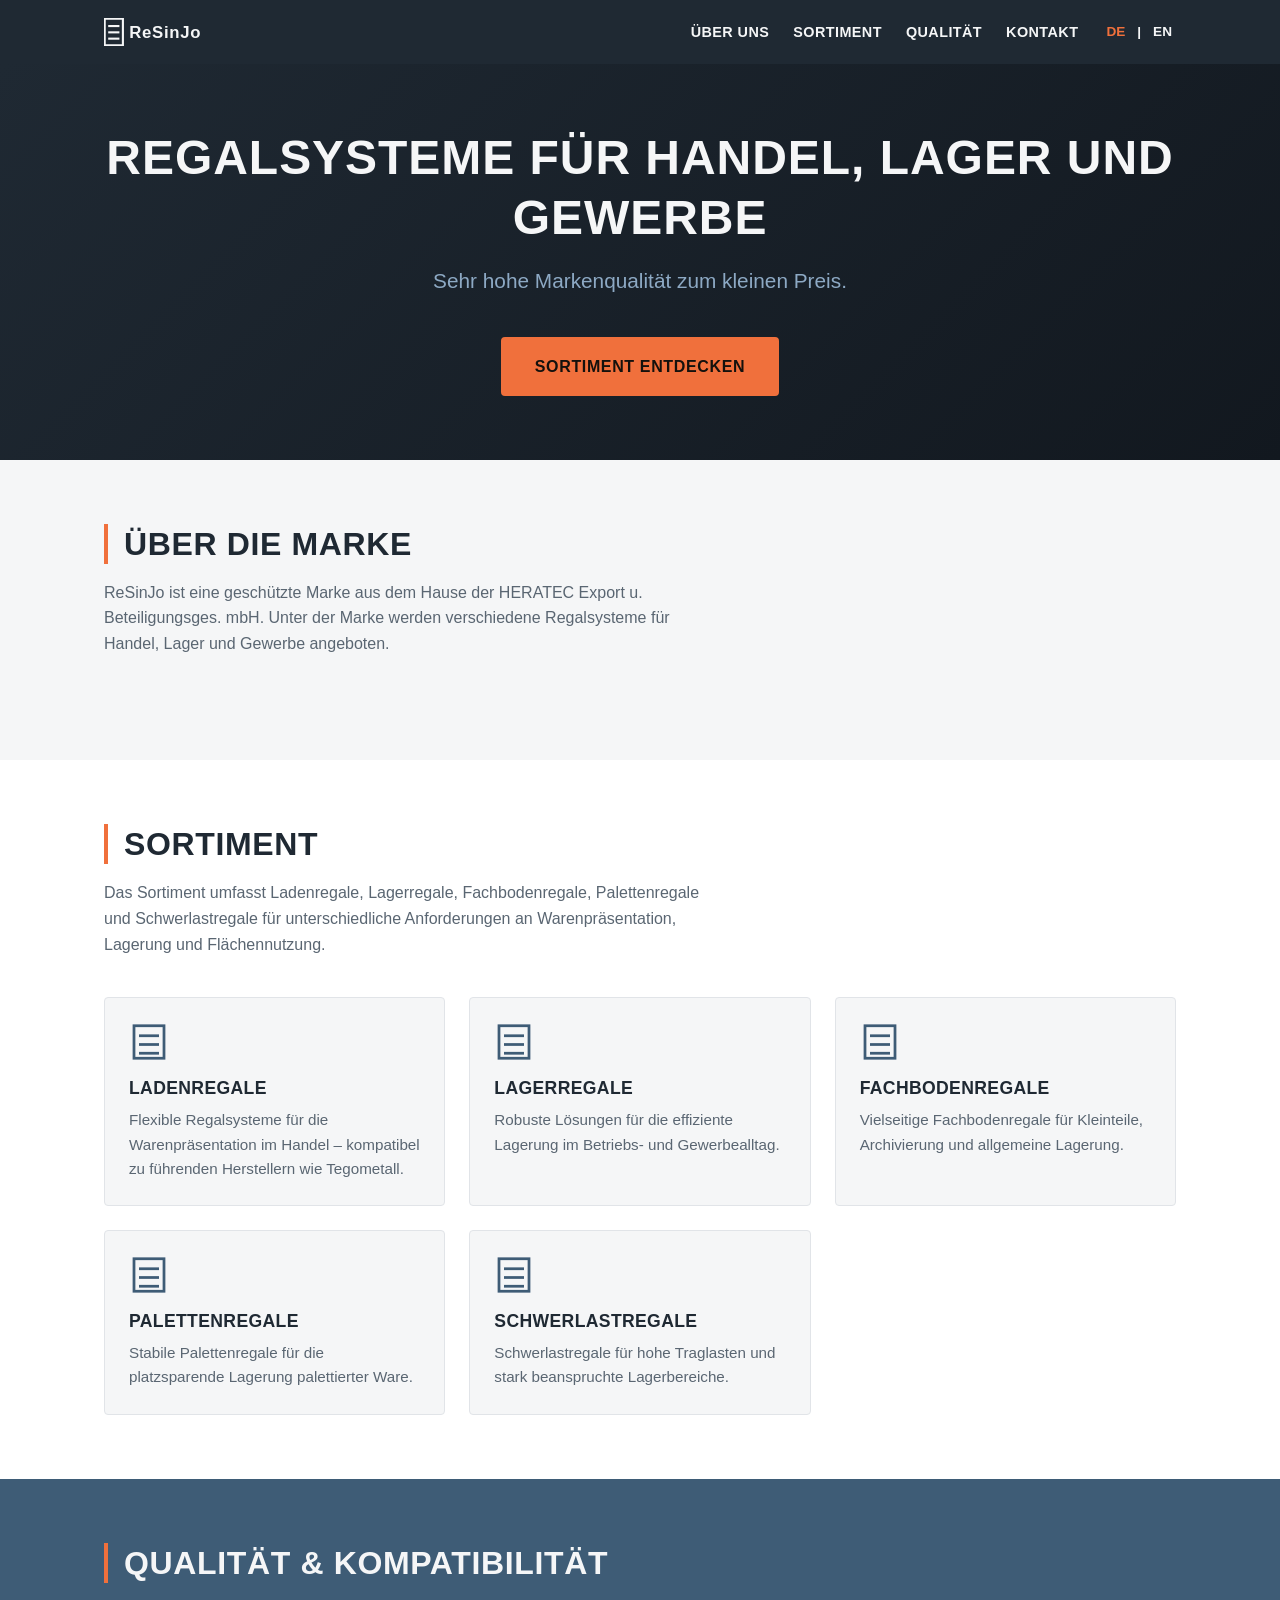
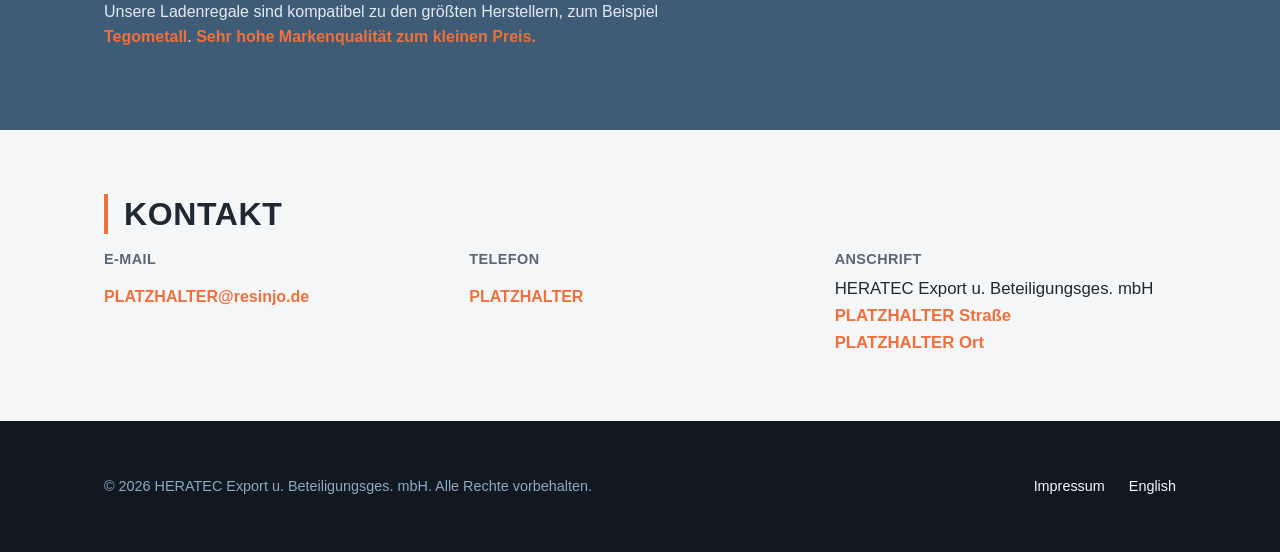
==== index.html @ 678c004a "Add resinjo-de home page markup and SEO head (German)" ====
<!doctype html>
<html lang="de">
<head>
<meta charset="UTF-8">
<meta name="viewport" content="width=device-width, initial-scale=1">
<title>ReSinJo – Regalsysteme für Handel, Lager und Gewerbe</title>
<meta name="description" content="ReSinJo Regalsysteme für Handel, Lager und Gewerbe: Palettenregale, Fachbodenregale und Schwerlastregale, kompatibel zu führenden Marken wie Tegometall.">
<link rel="canonical" href="https://www.resinjo.de/">
<link rel="alternate" hreflang="de" href="https://www.resinjo.de/">
<link rel="alternate" hreflang="en" href="https://www.resinjo.com/">
<link rel="alternate" hreflang="x-default" href="https://www.resinjo.com/">
<meta property="og:type" content="website">
<meta property="og:site_name" content="ReSinJo">
<meta property="og:title" content="ReSinJo – Regalsysteme für Handel, Lager und Gewerbe">
<meta property="og:description" content="Regalsysteme für Handel, Lager und Gewerbe, kompatibel zu führenden Marken wie Tegometall.">
<meta property="og:url" content="https://www.resinjo.de/">
<meta property="og:locale" content="de_DE">
<meta name="theme-color" content="#1f2933">
<link rel="icon" type="image/svg+xml" href="assets/favicon.svg">
<link rel="stylesheet" href="styles.css">
<script type="application/ld+json">
{
  "@context": "https://schema.org",
  "@type": "Organization",
  "name": "ReSinJo",
  "url": "https://www.resinjo.de/",
  "brand": "ReSinJo",
  "parentOrganization": {
    "@type": "Organization",
    "name": "HERATEC Export u. Beteiligungsges. mbH"
  }
}
</script>
</head>
<body>
<header class="site-header">
  <div class="container">
    <a class="logo" href="index.html" aria-label="ReSinJo Startseite">
      <svg viewBox="0 0 220 40" role="img" aria-labelledby="logoTitle">
        <title id="logoTitle">ReSinJo</title>
        <rect x="1" y="1" width="26" height="38" fill="none" stroke="currentColor" stroke-width="3"/>
        <rect x="6" y="10" width="16" height="3" fill="currentColor"/>
        <rect x="6" y="19" width="16" height="3" fill="currentColor"/>
        <rect x="6" y="28" width="16" height="3" fill="currentColor"/>
        <text x="36" y="28" font-family="Arial, Helvetica, sans-serif" font-size="24" font-weight="700" letter-spacing="1" fill="currentColor">ReSinJo</text>
      </svg>
    </a>
    <div class="header-right">
      <nav id="main-nav" class="main-nav" aria-label="Hauptnavigation">
        <ul>
          <li><a href="#about">Über uns</a></li>
          <li><a href="#range">Sortiment</a></li>
          <li><a href="#quality">Qualität</a></li>
          <li><a href="#contact">Kontakt</a></li>
        </ul>
      </nav>
      <div class="lang-switch">
        <a href="index.html" aria-current="true">DE</a>
        <span aria-hidden="true">|</span>
        <a href="https://www.resinjo.com/">EN</a>
      </div>
      <button class="nav-toggle" type="button" aria-controls="main-nav" aria-expanded="false" aria-label="Navigation umschalten">
        <svg viewBox="0 0 24 24" fill="none" stroke="currentColor" stroke-width="2" stroke-linecap="round" aria-hidden="true" focusable="false">
          <line x1="3" y1="6" x2="21" y2="6"/>
          <line x1="3" y1="12" x2="21" y2="12"/>
          <line x1="3" y1="18" x2="21" y2="18"/>
        </svg>
      </button>
    </div>
  </div>
</header>

<main>
  <section class="hero">
    <div class="container">
      <h1>Regalsysteme für Handel, Lager und Gewerbe</h1>
      <p class="lead">Sehr hohe Markenqualität zum kleinen Preis.</p>
      <a class="button" href="#range">Sortiment entdecken</a>
    </div>
  </section>

  <section id="about" class="section">
    <div class="container">
      <h2 class="section-title">Über die Marke</h2>
      <p class="section-lead">ReSinJo ist eine geschützte Marke aus dem Hause der HERATEC Export u. Beteiligungsges. mbH. Unter der Marke werden verschiedene Regalsysteme für Handel, Lager und Gewerbe angeboten.</p>
    </div>
  </section>

  <section id="range" class="section section--alt">
    <div class="container">
      <h2 class="section-title">Sortiment</h2>
      <p class="section-lead">Das Sortiment umfasst Ladenregale, Lagerregale, Fachbodenregale, Palettenregale und Schwerlastregale für unterschiedliche Anforderungen an Warenpräsentation, Lagerung und Flächennutzung.</p>
      <div class="product-grid">
        <article class="product-card">
          <svg viewBox="0 0 32 32" fill="none" stroke="currentColor" stroke-width="2.2" aria-hidden="true" focusable="false"><rect x="4" y="3" width="24" height="26"/><line x1="8" y1="11" x2="24" y2="11"/><line x1="8" y1="18" x2="24" y2="18"/><line x1="8" y1="25" x2="24" y2="25"/></svg>
          <h3>Ladenregale</h3>
          <p>Flexible Regalsysteme für die Warenpräsentation im Handel – kompatibel zu führenden Herstellern wie Tegometall.</p>
        </article>
        <article class="product-card">
          <svg viewBox="0 0 32 32" fill="none" stroke="currentColor" stroke-width="2.2" aria-hidden="true" focusable="false"><rect x="4" y="3" width="24" height="26"/><line x1="8" y1="11" x2="24" y2="11"/><line x1="8" y1="18" x2="24" y2="18"/><line x1="8" y1="25" x2="24" y2="25"/></svg>
          <h3>Lagerregale</h3>
          <p>Robuste Lösungen für die effiziente Lagerung im Betriebs- und Gewerbealltag.</p>
        </article>
        <article class="product-card">
          <svg viewBox="0 0 32 32" fill="none" stroke="currentColor" stroke-width="2.2" aria-hidden="true" focusable="false"><rect x="4" y="3" width="24" height="26"/><line x1="8" y1="11" x2="24" y2="11"/><line x1="8" y1="18" x2="24" y2="18"/><line x1="8" y1="25" x2="24" y2="25"/></svg>
          <h3>Fachbodenregale</h3>
          <p>Vielseitige Fachbodenregale für Kleinteile, Archivierung und allgemeine Lagerung.</p>
        </article>
        <article class="product-card">
          <svg viewBox="0 0 32 32" fill="none" stroke="currentColor" stroke-width="2.2" aria-hidden="true" focusable="false"><rect x="4" y="3" width="24" height="26"/><line x1="8" y1="11" x2="24" y2="11"/><line x1="8" y1="18" x2="24" y2="18"/><line x1="8" y1="25" x2="24" y2="25"/></svg>
          <h3>Palettenregale</h3>
          <p>Stabile Palettenregale für die platzsparende Lagerung palettierter Ware.</p>
        </article>
        <article class="product-card">
          <svg viewBox="0 0 32 32" fill="none" stroke="currentColor" stroke-width="2.2" aria-hidden="true" focusable="false"><rect x="4" y="3" width="24" height="26"/><line x1="8" y1="11" x2="24" y2="11"/><line x1="8" y1="18" x2="24" y2="18"/><line x1="8" y1="25" x2="24" y2="25"/></svg>
          <h3>Schwerlastregale</h3>
          <p>Schwerlastregale für hohe Traglasten und stark beanspruchte Lagerbereiche.</p>
        </article>
      </div>
    </div>
  </section>

  <section id="quality" class="section quality">
    <div class="container">
      <h2 class="section-title">Qualität &amp; Kompatibilität</h2>
      <p>Unsere Ladenregale sind kompatibel zu den größten Herstellern, zum Beispiel <strong>Tegometall</strong>. <strong>Sehr hohe Markenqualität zum kleinen Preis.</strong></p>
    </div>
  </section>

  <section id="contact" class="section">
    <div class="container">
      <h2 class="section-title">Kontakt</h2>
      <div class="contact-grid">
        <div class="contact-item">
          <h3>E-Mail</h3>
          <p><a class="placeholder" href="mailto:PLATZHALTER@resinjo.de">PLATZHALTER@resinjo.de</a></p>
        </div>
        <div class="contact-item">
          <h3>Telefon</h3>
          <p class="placeholder">PLATZHALTER</p>
        </div>
        <div class="contact-item">
          <h3>Anschrift</h3>
          <address>HERATEC Export u. Beteiligungsges. mbH<br><span class="placeholder">PLATZHALTER Straße</span><br><span class="placeholder">PLATZHALTER Ort</span></address>
        </div>
      </div>
    </div>
  </section>
</main>

<footer class="site-footer">
  <div class="container footer-inner">
    <p>&copy; <span id="year">2026</span> HERATEC Export u. Beteiligungsges. mbH. Alle Rechte vorbehalten.</p>
    <ul class="footer-links">
      <li><a href="impressum.html">Impressum</a></li>
      <li><a href="https://www.resinjo.com/">English</a></li>
    </ul>
  </div>
</footer>

<script defer src="script.js"></script>
</body>
</html>
---- styles.css ----
:root {
  --color-bg: #f5f6f7;
  --color-surface: #ffffff;
  --color-graphite: #1f2933;
  --color-graphite-dark: #12181f;
  --color-steel: #3e5c76;
  --color-steel-light: #8da9c4;
  --color-accent: #f0703c;
  --color-text: #1f2933;
  --color-text-muted: #5a6672;
  --color-text-on-dark: #f5f6f7;
  --color-border: #e1e4e8;
  --font-sans: -apple-system, BlinkMacSystemFont, "Segoe UI", Roboto, "Helvetica Neue", Arial, sans-serif;
  --max-width: 1120px;
  --space-1: 0.5rem;
  --space-2: 1rem;
  --space-3: 1.5rem;
  --space-4: 2.5rem;
  --space-5: 4rem;
  --radius: 4px;
}

*, *::before, *::after { box-sizing: border-box; }
html { scroll-behavior: smooth; }
body {
  margin: 0;
  font-family: var(--font-sans);
  color: var(--color-text);
  background: var(--color-bg);
  line-height: 1.6;
  -webkit-font-smoothing: antialiased;
}
svg { max-width: 100%; display: block; }
a { color: var(--color-steel); text-decoration: none; }
a:hover { color: var(--color-accent); }
a:focus-visible, button:focus-visible {
  outline: 3px solid var(--color-accent);
  outline-offset: 2px;
}
h1, h2, h3 { line-height: 1.25; }
.placeholder { color: var(--color-accent); font-weight: 700; }

.container {
  max-width: var(--max-width);
  margin-inline: auto;
  padding-inline: var(--space-3);
}

/* Header */
.site-header {
  position: sticky;
  top: 0;
  z-index: 50;
  background: var(--color-graphite);
  color: var(--color-text-on-dark);
}
.site-header .container {
  position: relative;
  display: flex;
  align-items: center;
  justify-content: space-between;
  min-height: 64px;
}
.logo { display: flex; align-items: center; gap: var(--space-1); color: var(--color-text-on-dark); font-weight: 700; }
.logo:hover, .logo:focus-visible { color: var(--color-accent); }
.logo svg { height: 28px; width: auto; }

.header-right { display: flex; align-items: center; gap: var(--space-3); }

.main-nav {
  display: none;
  position: absolute;
  inset-inline: 0;
  top: 100%;
  background: var(--color-graphite);
  padding: var(--space-2) var(--space-3) var(--space-3);
}
.main-nav.is-open { display: block; }
.main-nav ul { list-style: none; margin: 0; padding: 0; display: flex; flex-direction: column; gap: var(--space-2); }
.main-nav a { color: var(--color-text-on-dark); font-weight: 600; font-size: 0.9rem; letter-spacing: 0.03em; text-transform: uppercase; }

.lang-switch { display: flex; gap: var(--space-1); align-items: center; font-size: 0.85rem; font-weight: 700; }
.lang-switch a { color: var(--color-text-on-dark); padding: 0.25rem; }
.lang-switch a[aria-current="true"] { color: var(--color-accent); }

.nav-toggle {
  display: inline-flex;
  background: none;
  border: 2px solid currentColor;
  color: var(--color-text-on-dark);
  border-radius: var(--radius);
  padding: 0.4rem 0.6rem;
  cursor: pointer;
}
.nav-toggle svg { width: 20px; height: 20px; }

@media (min-width: 800px) {
  .main-nav { display: block; position: static; background: none; padding: 0; }
  .main-nav ul { flex-direction: row; gap: var(--space-3); }
  .nav-toggle { display: none; }
}

/* Hero */
.hero {
  background: linear-gradient(135deg, var(--color-graphite) 0%, var(--color-graphite-dark) 100%);
  color: var(--color-text-on-dark);
  padding: var(--space-5) 0;
  text-align: center;
}
.hero h1 {
  font-size: clamp(1.9rem, 5vw, 3rem);
  margin: 0 0 var(--space-2);
  text-transform: uppercase;
  letter-spacing: 0.02em;
}
.hero .lead {
  font-size: clamp(1.05rem, 2.4vw, 1.3rem);
  color: var(--color-steel-light);
  max-width: 40ch;
  margin: 0 auto var(--space-4);
}
.button {
  display: inline-block;
  background: var(--color-accent);
  color: #14110d;
  font-weight: 700;
  text-transform: uppercase;
  letter-spacing: 0.04em;
  padding: 0.9rem 2rem;
  border-radius: var(--radius);
  border: 2px solid var(--color-accent);
}
.button:hover, .button:focus-visible { background: transparent; color: var(--color-accent); }

/* Sections */
.section { padding: var(--space-5) 0; }
.section--alt { background: var(--color-surface); }
.section-title {
  font-size: clamp(1.5rem, 3.5vw, 2rem);
  text-transform: uppercase;
  letter-spacing: 0.02em;
  margin: 0 0 var(--space-2);
  border-left: 4px solid var(--color-accent);
  padding-left: var(--space-2);
}
.section-lead { color: var(--color-text-muted); max-width: 70ch; margin: 0 0 var(--space-4); }

/* Product grid */
.product-grid { display: grid; grid-template-columns: 1fr; gap: var(--space-3); }
@media (min-width: 640px) { .product-grid { grid-template-columns: repeat(2, 1fr); } }
@media (min-width: 960px) { .product-grid { grid-template-columns: repeat(3, 1fr); } }
.product-card {
  background: var(--color-bg);
  border: 1px solid var(--color-border);
  border-radius: var(--radius);
  padding: var(--space-3);
}
.product-card svg { width: 40px; height: 40px; color: var(--color-steel); margin-bottom: var(--space-2); }
.product-card h3 { margin: 0 0 var(--space-1); font-size: 1.1rem; text-transform: uppercase; letter-spacing: 0.02em; }
.product-card p { margin: 0; color: var(--color-text-muted); font-size: 0.95rem; }

/* Quality band */
.quality { background: var(--color-steel); color: var(--color-text-on-dark); }
.quality .section-title { border-left-color: var(--color-accent); color: var(--color-text-on-dark); }
.quality p { color: #e3ebf1; max-width: 70ch; }
.quality strong { color: var(--color-accent); }

/* Contact */
.contact-grid { display: grid; gap: var(--space-3); }
@media (min-width: 640px) { .contact-grid { grid-template-columns: repeat(3, 1fr); } }
.contact-item h3 { margin: 0 0 var(--space-1); font-size: 0.9rem; text-transform: uppercase; letter-spacing: 0.03em; color: var(--color-text-muted); }
.contact-item address { font-style: normal; font-size: 1.05rem; }

/* Footer */
.site-footer { background: var(--color-graphite-dark); color: var(--color-steel-light); padding: var(--space-4) 0; font-size: 0.9rem; }
.footer-inner { display: flex; flex-wrap: wrap; gap: var(--space-2); justify-content: space-between; align-items: center; }
.site-footer a { color: var(--color-text-on-dark); }
.footer-links { list-style: none; display: flex; gap: var(--space-3); margin: 0; padding: 0; }

/* Legal / Impressum page */
.legal { padding: var(--space-5) 0; max-width: 70ch; margin-inline: auto; }
.legal h1 { text-transform: uppercase; border-left: 4px solid var(--color-accent); padding-left: var(--space-2); }
.legal h2 { margin-top: var(--space-4); font-size: 1.1rem; text-transform: uppercase; letter-spacing: 0.02em; }
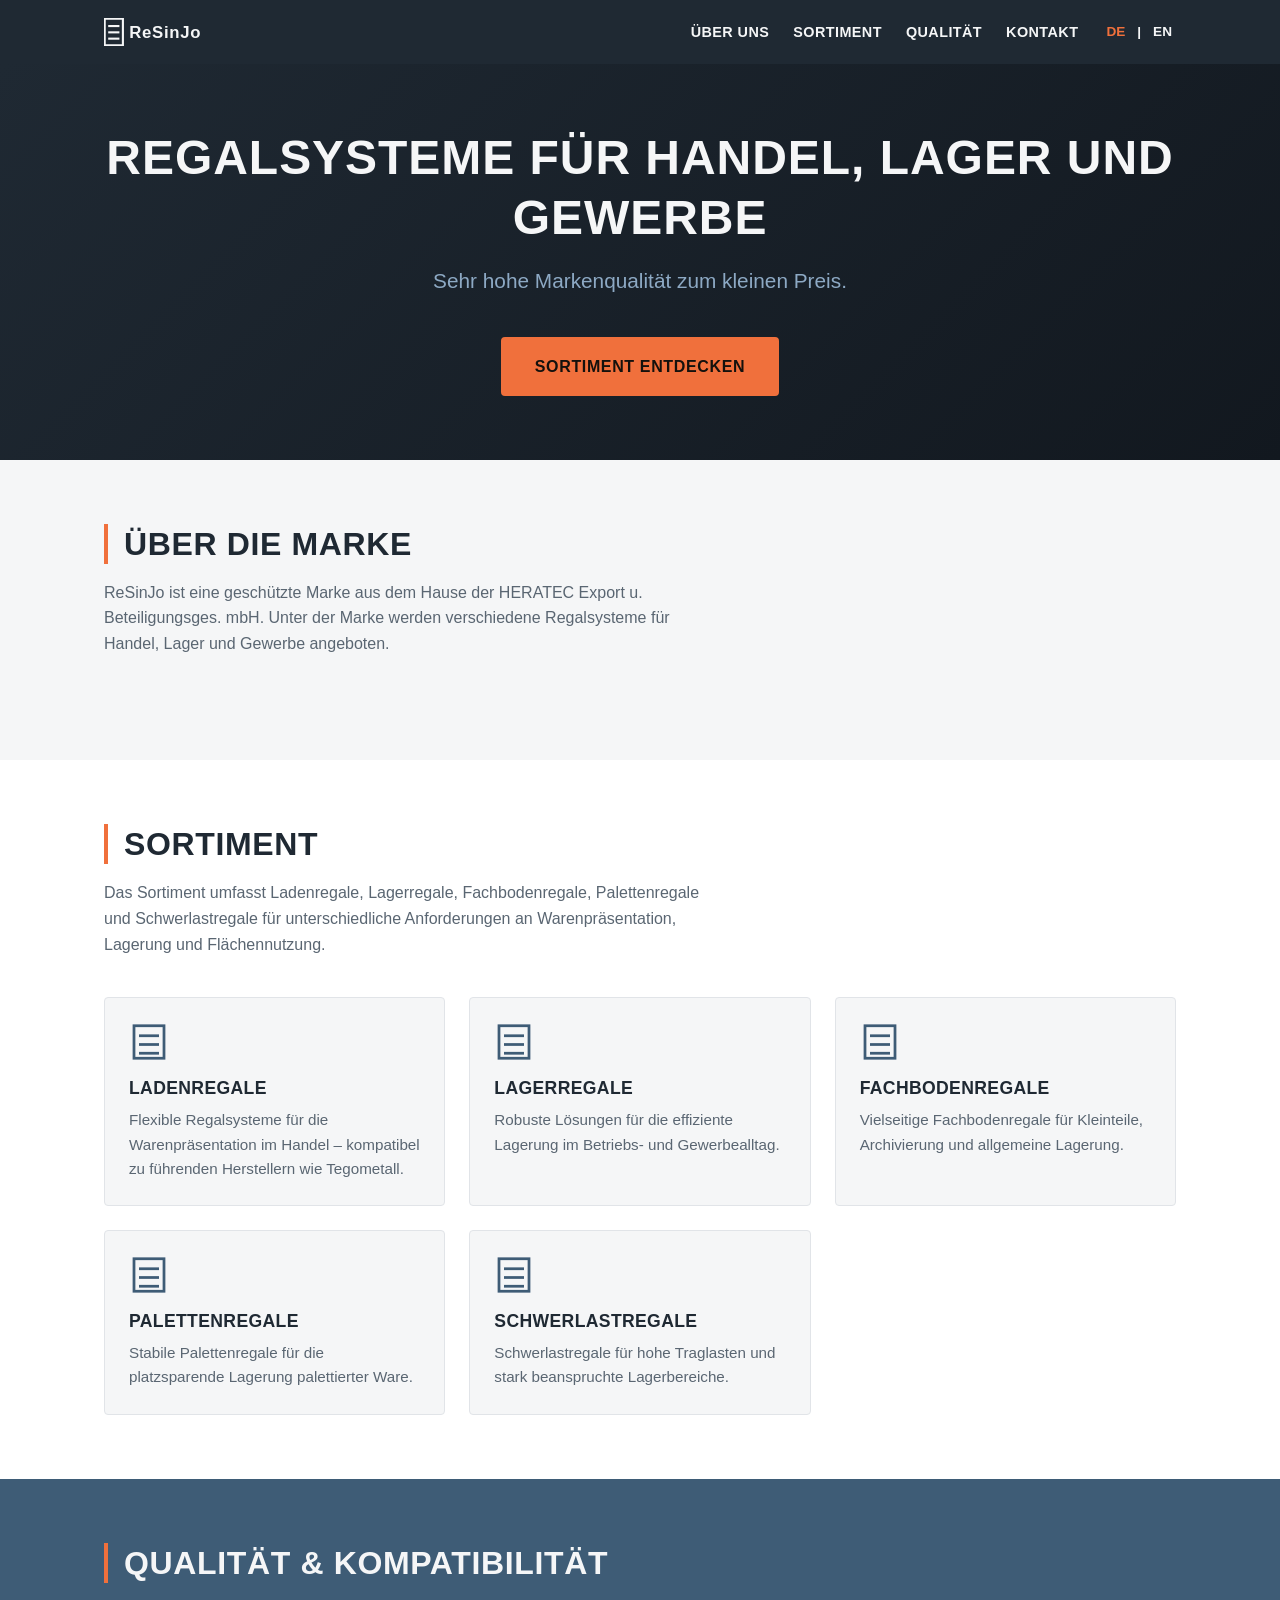
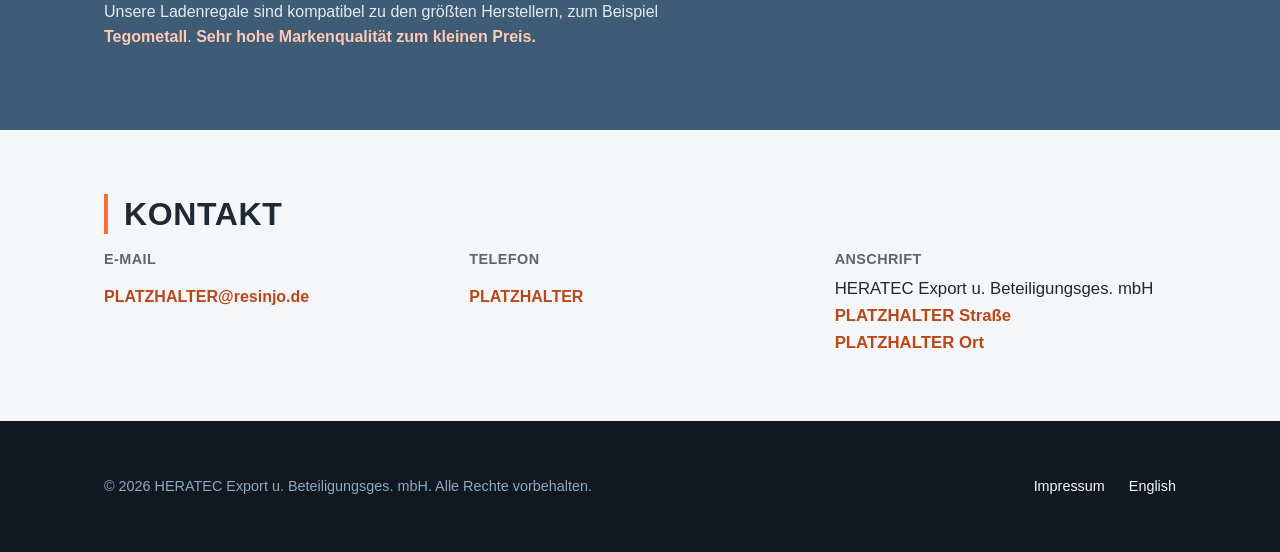
==== commit b53e7fa5: "Fix accessibility contrast, scroll offset, logo-swap docs, and formal register from final review Co-" ====
--- a/index.html
+++ b/index.html
@@ -35,6 +35,7 @@
 <body>
 <header class="site-header">
   <div class="container">
+    <!-- PLATZHALTER: dieses eingebettete Wortmarken-Logo durch das endgültige Logo ersetzen -->
     <a class="logo" href="index.html" aria-label="ReSinJo Startseite">
       <svg viewBox="0 0 220 40" role="img" aria-labelledby="logoTitle">
         <title id="logoTitle">ReSinJo</title>
--- a/styles.css
+++ b/styles.css
@@ -6,6 +6,8 @@
   --color-steel: #3e5c76;
   --color-steel-light: #8da9c4;
   --color-accent: #f0703c;
+  --color-accent-ink: #b8471a;
+  --color-accent-tint: #ffc9b3;
   --color-text: #1f2933;
   --color-text-muted: #5a6672;
   --color-text-on-dark: #f5f6f7;
@@ -21,7 +23,11 @@
 }
 
 *, *::before, *::after { box-sizing: border-box; }
-html { scroll-behavior: smooth; }
+html { scroll-behavior: smooth; scroll-padding-top: 5rem; }
+
+@media (prefers-reduced-motion: reduce) {
+  html { scroll-behavior: auto; }
+}
 body {
   margin: 0;
   font-family: var(--font-sans);
@@ -38,7 +44,7 @@
   outline-offset: 2px;
 }
 h1, h2, h3 { line-height: 1.25; }
-.placeholder { color: var(--color-accent); font-weight: 700; }
+.placeholder { color: var(--color-accent-ink); font-weight: 700; }
 
 .container {
   max-width: var(--max-width);
@@ -163,7 +169,7 @@
 .quality { background: var(--color-steel); color: var(--color-text-on-dark); }
 .quality .section-title { border-left-color: var(--color-accent); color: var(--color-text-on-dark); }
 .quality p { color: #e3ebf1; max-width: 70ch; }
-.quality strong { color: var(--color-accent); }
+.quality strong { color: var(--color-accent-tint); }
 
 /* Contact */
 .contact-grid { display: grid; gap: var(--space-3); }
@@ -181,3 +187,4 @@
 .legal { padding: var(--space-5) 0; max-width: 70ch; margin-inline: auto; }
 .legal h1 { text-transform: uppercase; border-left: 4px solid var(--color-accent); padding-left: var(--space-2); }
 .legal h2 { margin-top: var(--space-4); font-size: 1.1rem; text-transform: uppercase; letter-spacing: 0.02em; }
+.legal a:hover { color: var(--color-accent-ink); }
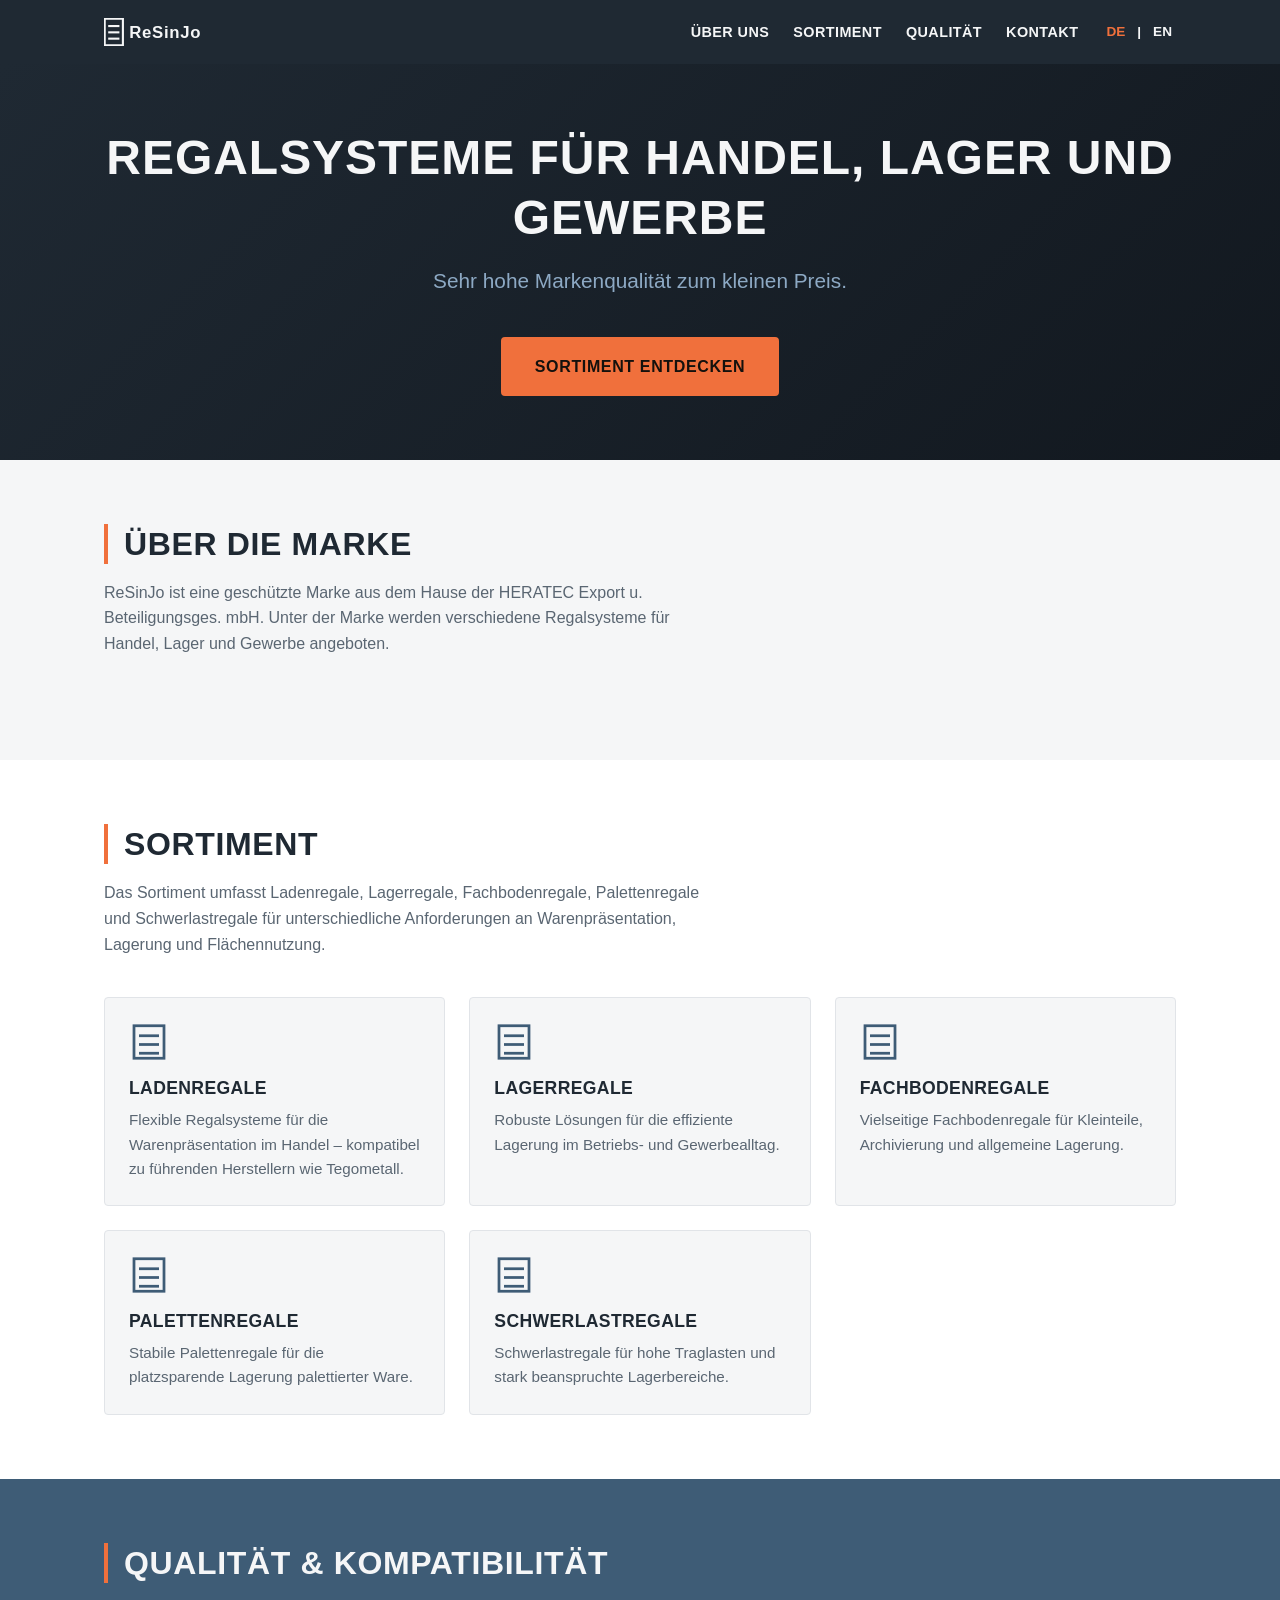
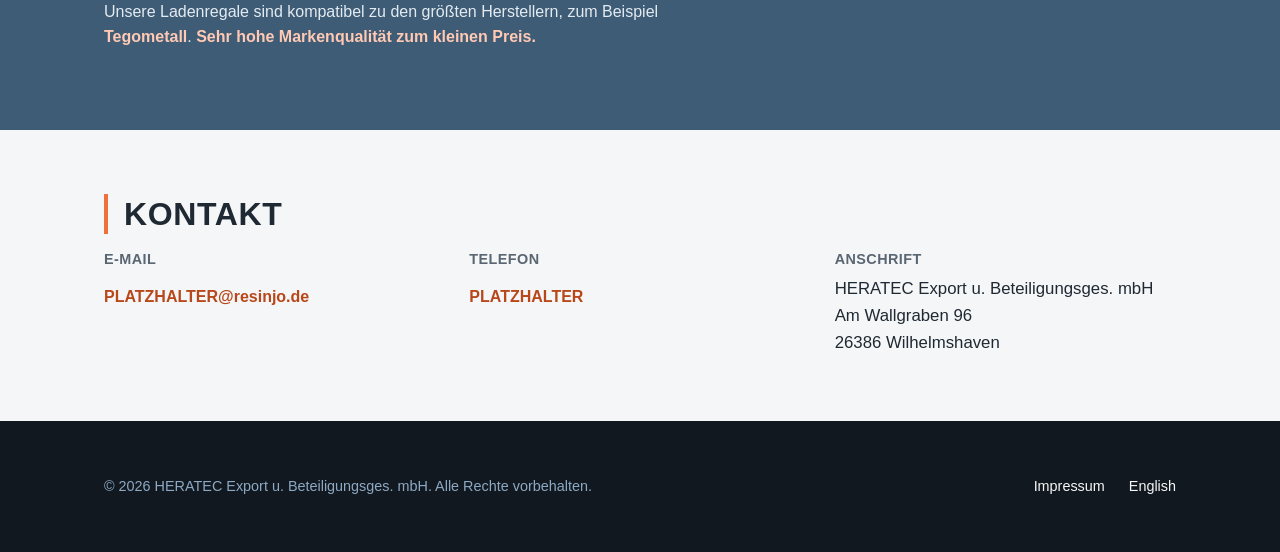
==== commit 9214eed5: "Fill in confirmed company address and register entry Am Wallgraben 96, 26386 Wilhelmshaven; Amtsgeri" ====
--- a/index.html
+++ b/index.html
@@ -142,7 +142,7 @@
         </div>
         <div class="contact-item">
           <h3>Anschrift</h3>
-          <address>HERATEC Export u. Beteiligungsges. mbH<br><span class="placeholder">PLATZHALTER Straße</span><br><span class="placeholder">PLATZHALTER Ort</span></address>
+          <address>HERATEC Export u. Beteiligungsges. mbH<br>Am Wallgraben 96<br>26386 Wilhelmshaven</address>
         </div>
       </div>
     </div>
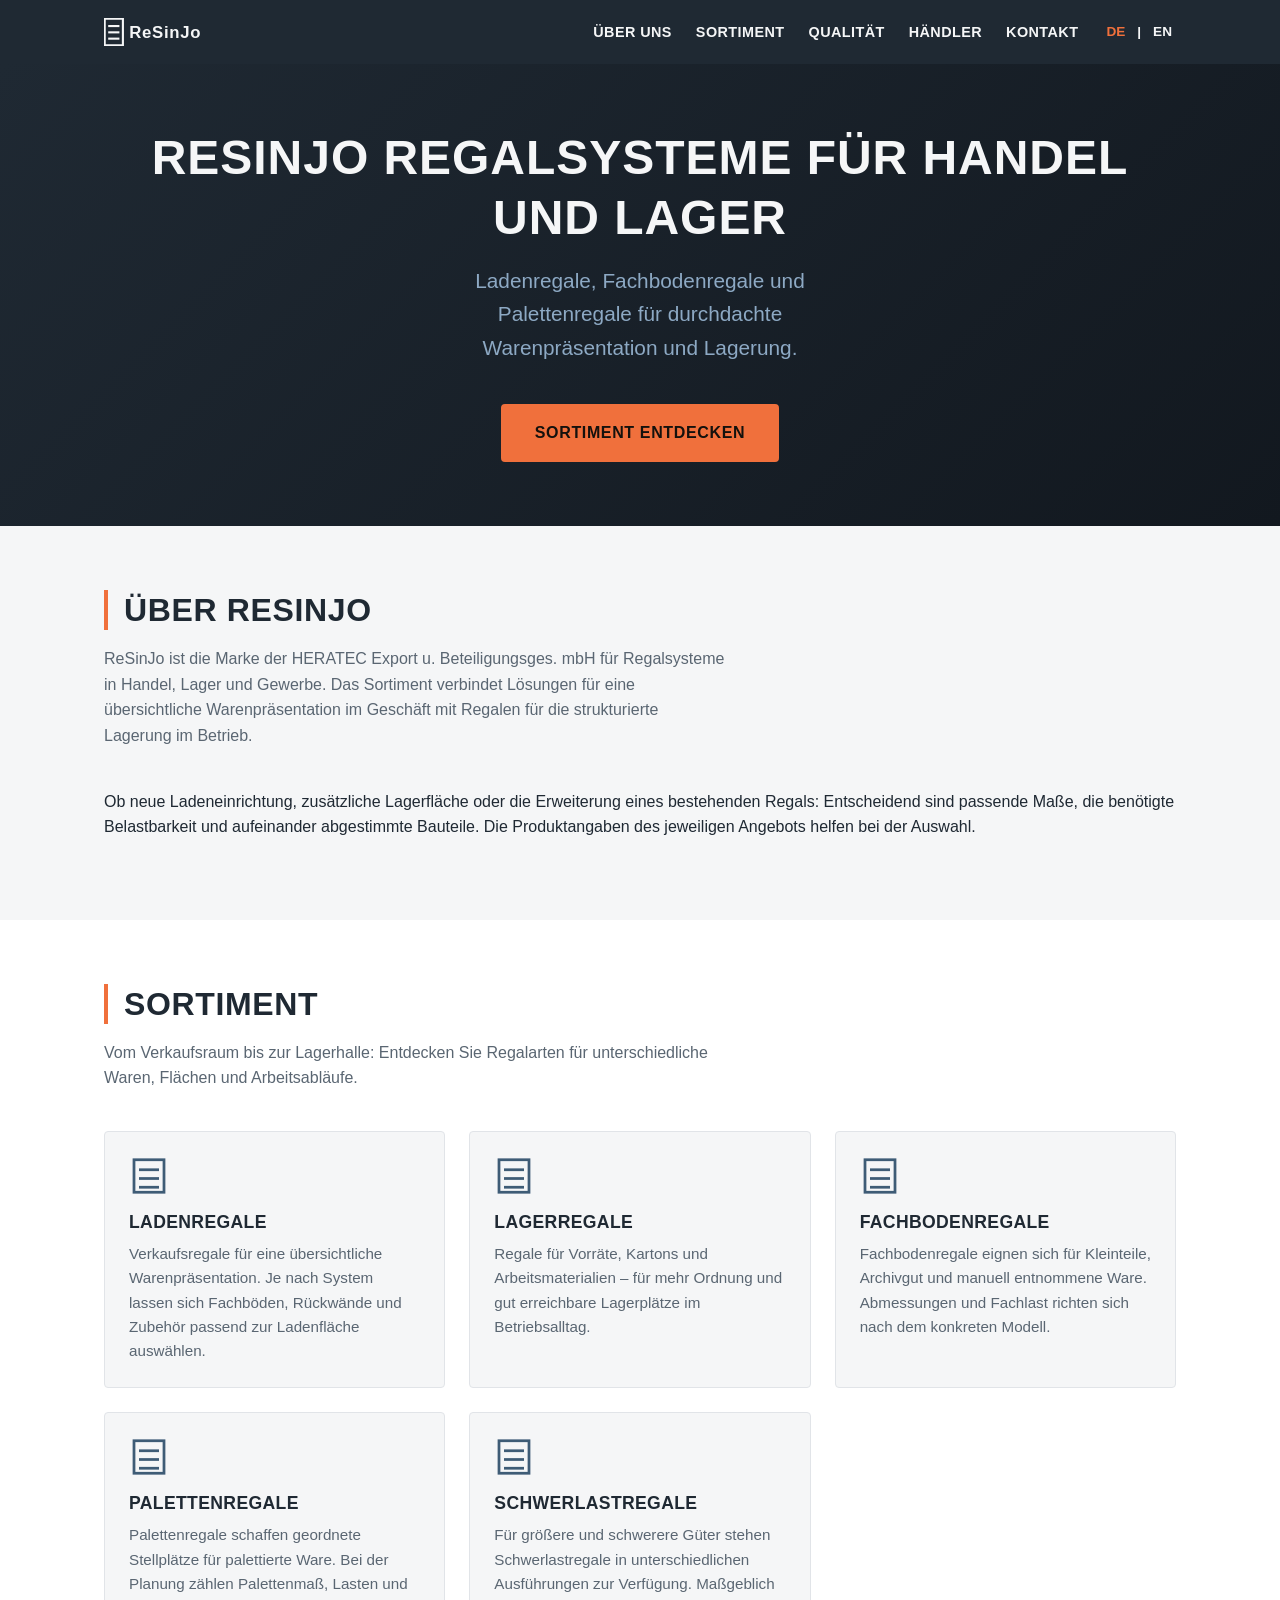
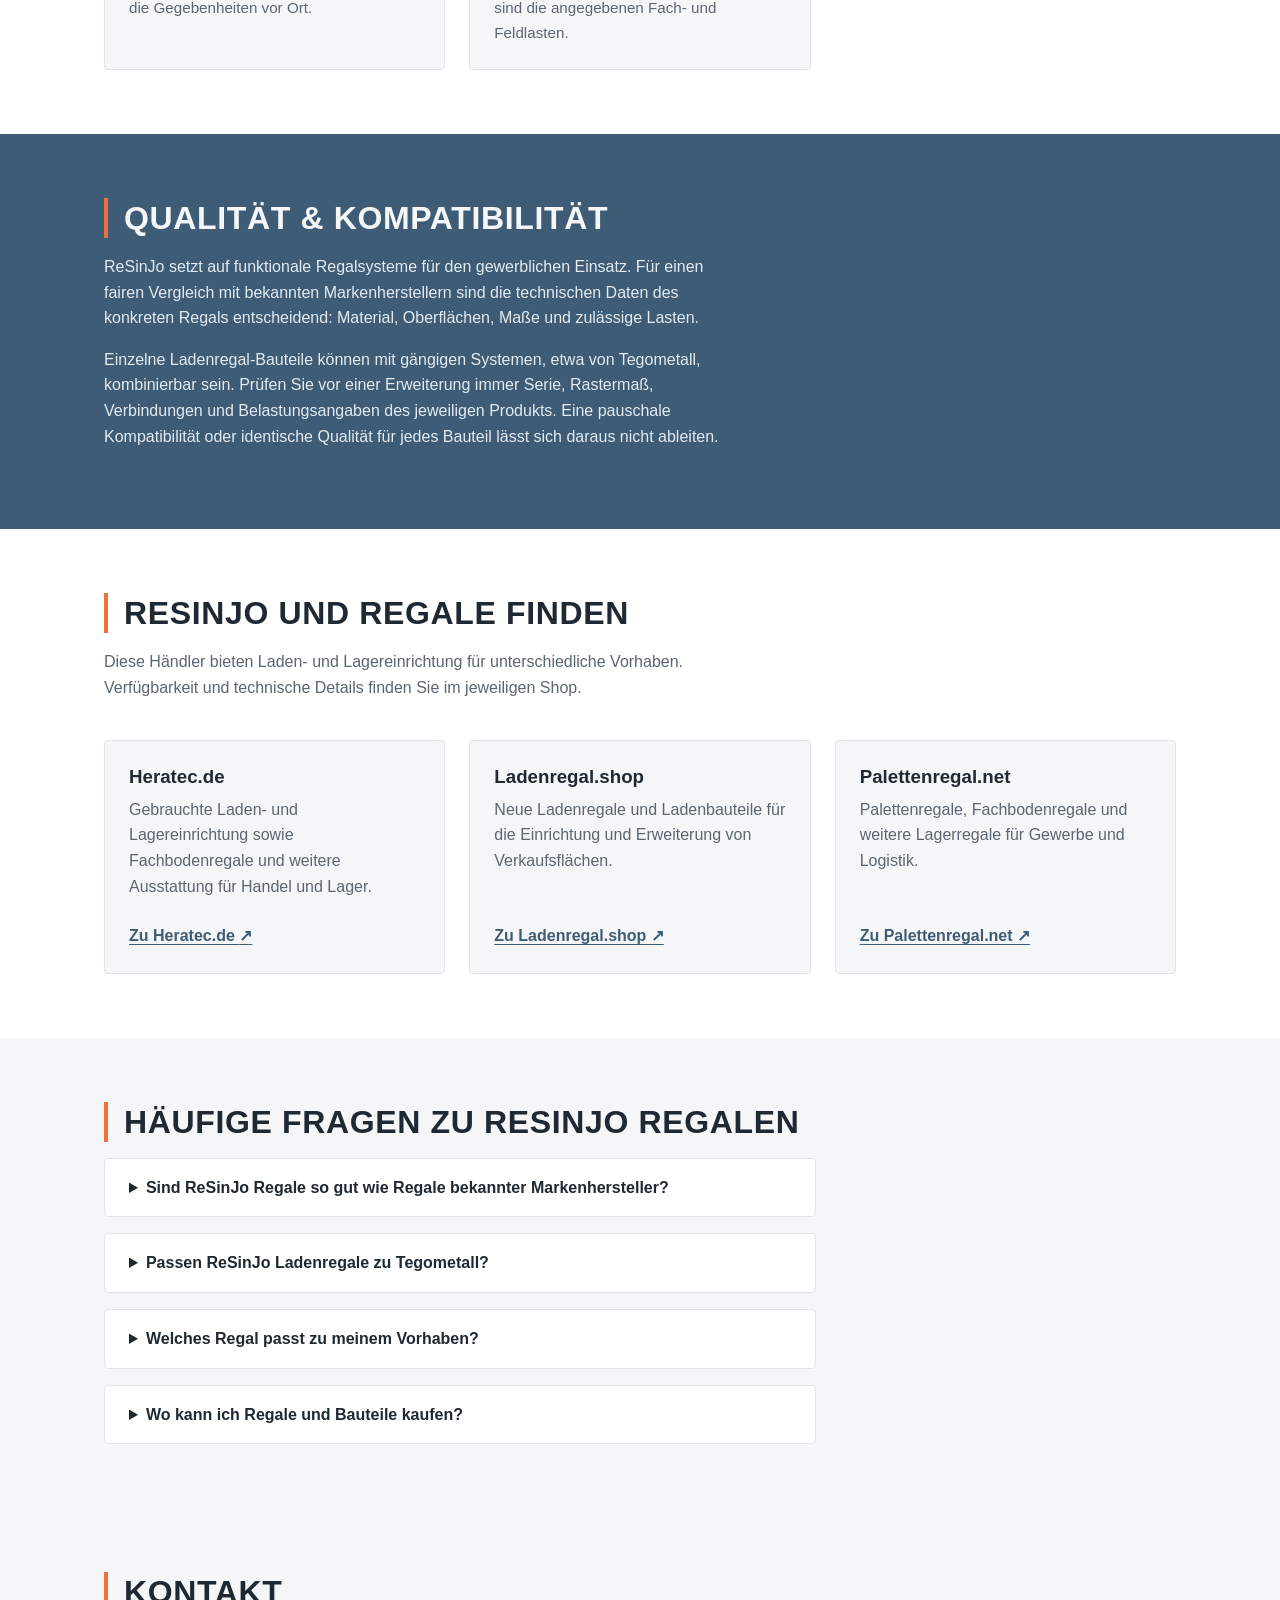
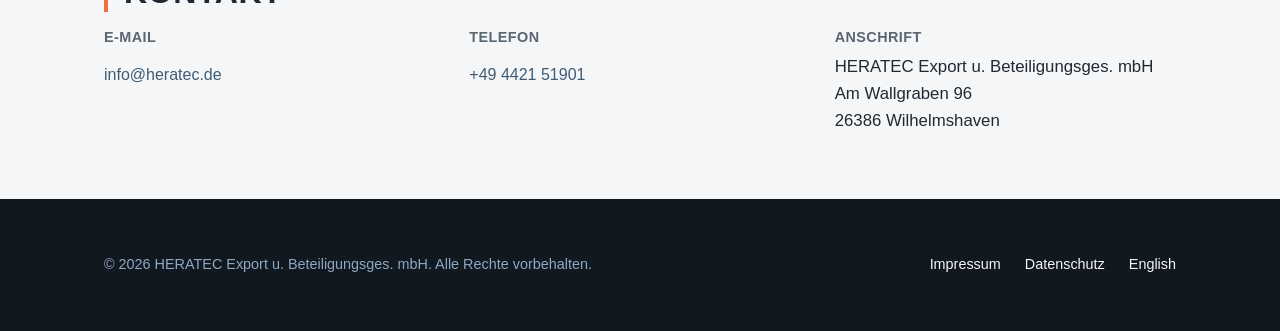
==== commit 04ab9f7c: "Expand onepager content and update legal pages" ====
--- a/index.html
+++ b/index.html
@@ -3,16 +3,16 @@
 <head>
 <meta charset="UTF-8">
 <meta name="viewport" content="width=device-width, initial-scale=1">
-<title>ReSinJo – Regalsysteme für Handel, Lager und Gewerbe</title>
-<meta name="description" content="ReSinJo Regalsysteme für Handel, Lager und Gewerbe: Palettenregale, Fachbodenregale und Schwerlastregale, kompatibel zu führenden Marken wie Tegometall.">
+<title>ReSinJo Regalsysteme: Ladenregale &amp; Lagerregale</title>
+<meta name="description" content="ReSinJo Regalsysteme für Handel und Lager: Ladenregale, Fachbodenregale, Palettenregale und Schwerlastregale. Sortiment, Qualität und Bezugsquellen entdecken.">
 <link rel="canonical" href="https://www.resinjo.de/">
 <link rel="alternate" hreflang="de" href="https://www.resinjo.de/">
 <link rel="alternate" hreflang="en" href="https://www.resinjo.com/">
 <link rel="alternate" hreflang="x-default" href="https://www.resinjo.com/">
 <meta property="og:type" content="website">
 <meta property="og:site_name" content="ReSinJo">
-<meta property="og:title" content="ReSinJo – Regalsysteme für Handel, Lager und Gewerbe">
-<meta property="og:description" content="Regalsysteme für Handel, Lager und Gewerbe, kompatibel zu führenden Marken wie Tegometall.">
+<meta property="og:title" content="ReSinJo Regalsysteme: Ladenregale &amp; Lagerregale">
+<meta property="og:description" content="Ladenregale, Fachbodenregale, Palettenregale und Schwerlastregale für Handel und Lager.">
 <meta property="og:url" content="https://www.resinjo.de/">
 <meta property="og:locale" content="de_DE">
 <meta name="theme-color" content="#1f2933">
@@ -25,6 +25,8 @@
   "name": "ReSinJo",
   "url": "https://www.resinjo.de/",
   "brand": "ReSinJo",
+  "email": "info@heratec.de",
+  "telephone": "+49442151901",
   "parentOrganization": {
     "@type": "Organization",
     "name": "HERATEC Export u. Beteiligungsges. mbH"
@@ -52,6 +54,7 @@
           <li><a href="#about">Über uns</a></li>
           <li><a href="#range">Sortiment</a></li>
           <li><a href="#quality">Qualität</a></li>
+          <li><a href="#dealers">Händler</a></li>
           <li><a href="#contact">Kontakt</a></li>
         </ul>
       </nav>
@@ -74,48 +77,49 @@
 <main>
   <section class="hero">
     <div class="container">
-      <h1>Regalsysteme für Handel, Lager und Gewerbe</h1>
-      <p class="lead">Sehr hohe Markenqualität zum kleinen Preis.</p>
+      <h1>ReSinJo Regalsysteme für Handel und Lager</h1>
+      <p class="lead">Ladenregale, Fachbodenregale und Palettenregale für durchdachte Warenpräsentation und Lagerung.</p>
       <a class="button" href="#range">Sortiment entdecken</a>
     </div>
   </section>
 
   <section id="about" class="section">
     <div class="container">
-      <h2 class="section-title">Über die Marke</h2>
-      <p class="section-lead">ReSinJo ist eine geschützte Marke aus dem Hause der HERATEC Export u. Beteiligungsges. mbH. Unter der Marke werden verschiedene Regalsysteme für Handel, Lager und Gewerbe angeboten.</p>
+      <h2 class="section-title">Über ReSinJo</h2>
+      <p class="section-lead">ReSinJo ist die Marke der HERATEC Export u. Beteiligungsges. mbH für Regalsysteme in Handel, Lager und Gewerbe. Das Sortiment verbindet Lösungen für eine übersichtliche Warenpräsentation im Geschäft mit Regalen für die strukturierte Lagerung im Betrieb.</p>
+      <p>Ob neue Ladeneinrichtung, zusätzliche Lagerfläche oder die Erweiterung eines bestehenden Regals: Entscheidend sind passende Maße, die benötigte Belastbarkeit und aufeinander abgestimmte Bauteile. Die Produktangaben des jeweiligen Angebots helfen bei der Auswahl.</p>
     </div>
   </section>
 
   <section id="range" class="section section--alt">
     <div class="container">
       <h2 class="section-title">Sortiment</h2>
-      <p class="section-lead">Das Sortiment umfasst Ladenregale, Lagerregale, Fachbodenregale, Palettenregale und Schwerlastregale für unterschiedliche Anforderungen an Warenpräsentation, Lagerung und Flächennutzung.</p>
+      <p class="section-lead">Vom Verkaufsraum bis zur Lagerhalle: Entdecken Sie Regalarten für unterschiedliche Waren, Flächen und Arbeitsabläufe.</p>
       <div class="product-grid">
         <article class="product-card">
           <svg viewBox="0 0 32 32" fill="none" stroke="currentColor" stroke-width="2.2" aria-hidden="true" focusable="false"><rect x="4" y="3" width="24" height="26"/><line x1="8" y1="11" x2="24" y2="11"/><line x1="8" y1="18" x2="24" y2="18"/><line x1="8" y1="25" x2="24" y2="25"/></svg>
           <h3>Ladenregale</h3>
-          <p>Flexible Regalsysteme für die Warenpräsentation im Handel – kompatibel zu führenden Herstellern wie Tegometall.</p>
+          <p>Verkaufsregale für eine übersichtliche Warenpräsentation. Je nach System lassen sich Fachböden, Rückwände und Zubehör passend zur Ladenfläche auswählen.</p>
         </article>
         <article class="product-card">
           <svg viewBox="0 0 32 32" fill="none" stroke="currentColor" stroke-width="2.2" aria-hidden="true" focusable="false"><rect x="4" y="3" width="24" height="26"/><line x1="8" y1="11" x2="24" y2="11"/><line x1="8" y1="18" x2="24" y2="18"/><line x1="8" y1="25" x2="24" y2="25"/></svg>
           <h3>Lagerregale</h3>
-          <p>Robuste Lösungen für die effiziente Lagerung im Betriebs- und Gewerbealltag.</p>
+          <p>Regale für Vorräte, Kartons und Arbeitsmaterialien – für mehr Ordnung und gut erreichbare Lagerplätze im Betriebsalltag.</p>
         </article>
         <article class="product-card">
           <svg viewBox="0 0 32 32" fill="none" stroke="currentColor" stroke-width="2.2" aria-hidden="true" focusable="false"><rect x="4" y="3" width="24" height="26"/><line x1="8" y1="11" x2="24" y2="11"/><line x1="8" y1="18" x2="24" y2="18"/><line x1="8" y1="25" x2="24" y2="25"/></svg>
           <h3>Fachbodenregale</h3>
-          <p>Vielseitige Fachbodenregale für Kleinteile, Archivierung und allgemeine Lagerung.</p>
+          <p>Fachbodenregale eignen sich für Kleinteile, Archivgut und manuell entnommene Ware. Abmessungen und Fachlast richten sich nach dem konkreten Modell.</p>
         </article>
         <article class="product-card">
           <svg viewBox="0 0 32 32" fill="none" stroke="currentColor" stroke-width="2.2" aria-hidden="true" focusable="false"><rect x="4" y="3" width="24" height="26"/><line x1="8" y1="11" x2="24" y2="11"/><line x1="8" y1="18" x2="24" y2="18"/><line x1="8" y1="25" x2="24" y2="25"/></svg>
           <h3>Palettenregale</h3>
-          <p>Stabile Palettenregale für die platzsparende Lagerung palettierter Ware.</p>
+          <p>Palettenregale schaffen geordnete Stellplätze für palettierte Ware. Bei der Planung zählen Palettenmaß, Lasten und die Gegebenheiten vor Ort.</p>
         </article>
         <article class="product-card">
           <svg viewBox="0 0 32 32" fill="none" stroke="currentColor" stroke-width="2.2" aria-hidden="true" focusable="false"><rect x="4" y="3" width="24" height="26"/><line x1="8" y1="11" x2="24" y2="11"/><line x1="8" y1="18" x2="24" y2="18"/><line x1="8" y1="25" x2="24" y2="25"/></svg>
           <h3>Schwerlastregale</h3>
-          <p>Schwerlastregale für hohe Traglasten und stark beanspruchte Lagerbereiche.</p>
+          <p>Für größere und schwerere Güter stehen Schwerlastregale in unterschiedlichen Ausführungen zur Verfügung. Maßgeblich sind die angegebenen Fach- und Feldlasten.</p>
         </article>
       </div>
     </div>
@@ -124,7 +128,44 @@
   <section id="quality" class="section quality">
     <div class="container">
       <h2 class="section-title">Qualität &amp; Kompatibilität</h2>
-      <p>Unsere Ladenregale sind kompatibel zu den größten Herstellern, zum Beispiel <strong>Tegometall</strong>. <strong>Sehr hohe Markenqualität zum kleinen Preis.</strong></p>
+      <p>ReSinJo setzt auf funktionale Regalsysteme für den gewerblichen Einsatz. Für einen fairen Vergleich mit bekannten Markenherstellern sind die technischen Daten des konkreten Regals entscheidend: Material, Oberflächen, Maße und zulässige Lasten.</p>
+      <p>Einzelne Ladenregal-Bauteile können mit gängigen Systemen, etwa von Tegometall, kombinierbar sein. Prüfen Sie vor einer Erweiterung immer Serie, Rastermaß, Verbindungen und Belastungsangaben des jeweiligen Produkts. Eine pauschale Kompatibilität oder identische Qualität für jedes Bauteil lässt sich daraus nicht ableiten.</p>
+    </div>
+  </section>
+
+  <section id="dealers" class="section section--alt">
+    <div class="container">
+      <h2 class="section-title">ReSinJo und Regale finden</h2>
+      <p class="section-lead">Diese Händler bieten Laden- und Lagereinrichtung für unterschiedliche Vorhaben. Verfügbarkeit und technische Details finden Sie im jeweiligen Shop.</p>
+      <div class="dealer-grid">
+        <article class="dealer-card">
+          <h3>Heratec.de</h3>
+          <p>Gebrauchte Laden- und Lagereinrichtung sowie Fachbodenregale und weitere Ausstattung für Handel und Lager.</p>
+          <a href="https://heratec.de/">Zu Heratec.de <span aria-hidden="true">↗</span></a>
+        </article>
+        <article class="dealer-card">
+          <h3>Ladenregal.shop</h3>
+          <p>Neue Ladenregale und Ladenbauteile für die Einrichtung und Erweiterung von Verkaufsflächen.</p>
+          <a href="https://ladenregal.shop/">Zu Ladenregal.shop <span aria-hidden="true">↗</span></a>
+        </article>
+        <article class="dealer-card">
+          <h3>Palettenregal.net</h3>
+          <p>Palettenregale, Fachbodenregale und weitere Lagerregale für Gewerbe und Logistik.</p>
+          <a href="https://www.palettenregal.net/">Zu Palettenregal.net <span aria-hidden="true">↗</span></a>
+        </article>
+      </div>
+    </div>
+  </section>
+
+  <section id="faq" class="section">
+    <div class="container">
+      <h2 class="section-title">Häufige Fragen zu ReSinJo Regalen</h2>
+      <div class="faq-list">
+        <details><summary>Sind ReSinJo Regale so gut wie Regale bekannter Markenhersteller?</summary><p>Ob ein Regal für Ihren Einsatz gleichwertig geeignet ist, hängt vom konkreten Modell ab. Vergleichen Sie Maße, Material, Verarbeitung und die ausgewiesenen Fach- und Feldlasten. Eine allgemeine Gleichwertigkeit für alle Produkte wäre ohne produktspezifischen Vergleich nicht seriös.</p></details>
+        <details><summary>Passen ReSinJo Ladenregale zu Tegometall?</summary><p>Bei einzelnen Bauteilen ist eine Kombination mit gängigen Systemen möglich. Die Passung hängt von Serie, Rastermaß und Verbindung ab. Vergleichen Sie die Produktdaten oder fragen Sie vor dem Kauf beim jeweiligen Händler nach.</p></details>
+        <details><summary>Welches Regal passt zu meinem Vorhaben?</summary><p>Für die Warenpräsentation eignen sich Ladenregale, für manuell entnommene Kleinteile Fachbodenregale und für palettierte Ware Palettenregale. Bei schweren Gütern prüfen Sie zusätzlich die angegebenen Lasten und die Anforderungen am Aufstellort.</p></details>
+        <details><summary>Wo kann ich Regale und Bauteile kaufen?</summary><p>Die oben verlinkten Händler führen unterschiedliche Sortimente: gebrauchte Einrichtung und Lagerausstattung bei Heratec.de, neue Ladenregale und Bauteile bei Ladenregal.shop sowie Paletten- und weitere Lagerregale bei Palettenregal.net.</p></details>
+      </div>
     </div>
   </section>
 
@@ -134,11 +175,11 @@
       <div class="contact-grid">
         <div class="contact-item">
           <h3>E-Mail</h3>
-          <p><a class="placeholder" href="mailto:PLATZHALTER@resinjo.de">PLATZHALTER@resinjo.de</a></p>
+          <p><a href="mailto:info@heratec.de">info@heratec.de</a></p>
         </div>
         <div class="contact-item">
           <h3>Telefon</h3>
-          <p class="placeholder">PLATZHALTER</p>
+          <p><a href="tel:+49442151901">+49 4421 51901</a></p>
         </div>
         <div class="contact-item">
           <h3>Anschrift</h3>
@@ -154,6 +195,7 @@
     <p>&copy; <span id="year">2026</span> HERATEC Export u. Beteiligungsges. mbH. Alle Rechte vorbehalten.</p>
     <ul class="footer-links">
       <li><a href="impressum.html">Impressum</a></li>
+      <li><a href="datenschutz.html">Datenschutz</a></li>
       <li><a href="https://www.resinjo.com/">English</a></li>
     </ul>
   </div>
--- a/styles.css
+++ b/styles.css
@@ -100,7 +100,7 @@
 }
 .nav-toggle svg { width: 20px; height: 20px; }
 
-@media (min-width: 800px) {
+@media (min-width: 960px) {
   .main-nav { display: block; position: static; background: none; padding: 0; }
   .main-nav ul { flex-direction: row; gap: var(--space-3); }
   .nav-toggle { display: none; }
@@ -171,6 +171,18 @@
 .quality p { color: #e3ebf1; max-width: 70ch; }
 .quality strong { color: var(--color-accent-tint); }
 
+/* Dealers and FAQ */
+.dealer-grid { display: grid; grid-template-columns: 1fr; gap: var(--space-3); }
+@media (min-width: 700px) { .dealer-grid { grid-template-columns: repeat(3, 1fr); } }
+.dealer-card { display: flex; flex-direction: column; background: var(--color-bg); border: 1px solid var(--color-border); border-radius: var(--radius); padding: var(--space-3); }
+.dealer-card h3 { margin: 0 0 var(--space-1); }
+.dealer-card p { margin: 0 0 var(--space-3); color: var(--color-text-muted); }
+.dealer-card a { margin-top: auto; font-weight: 700; text-decoration: underline; text-underline-offset: 0.2em; }
+.faq-list { max-width: 80ch; display: grid; gap: var(--space-2); }
+.faq-list details { background: var(--color-surface); border: 1px solid var(--color-border); border-radius: var(--radius); padding: var(--space-2) var(--space-3); }
+.faq-list summary { cursor: pointer; font-weight: 700; }
+.faq-list details p { margin-bottom: 0; color: var(--color-text-muted); }
+
 /* Contact */
 .contact-grid { display: grid; gap: var(--space-3); }
 @media (min-width: 640px) { .contact-grid { grid-template-columns: repeat(3, 1fr); } }
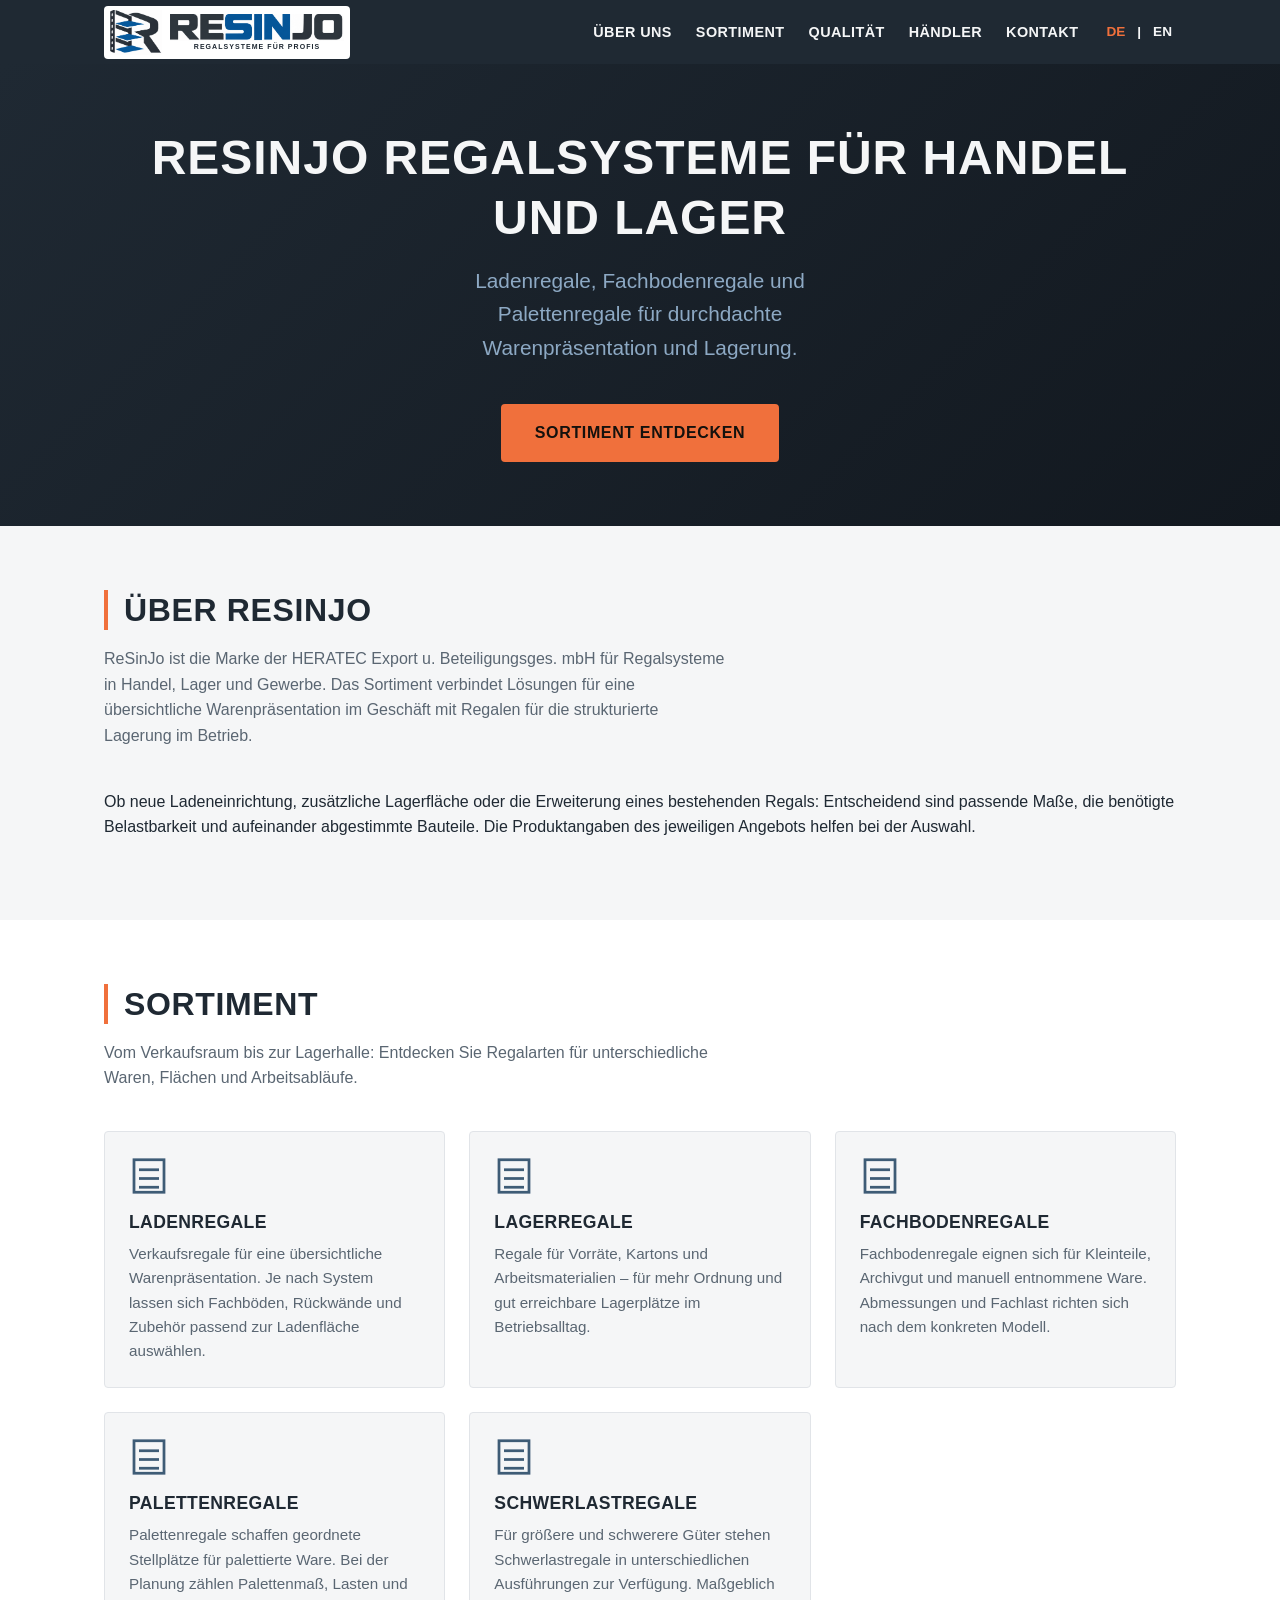
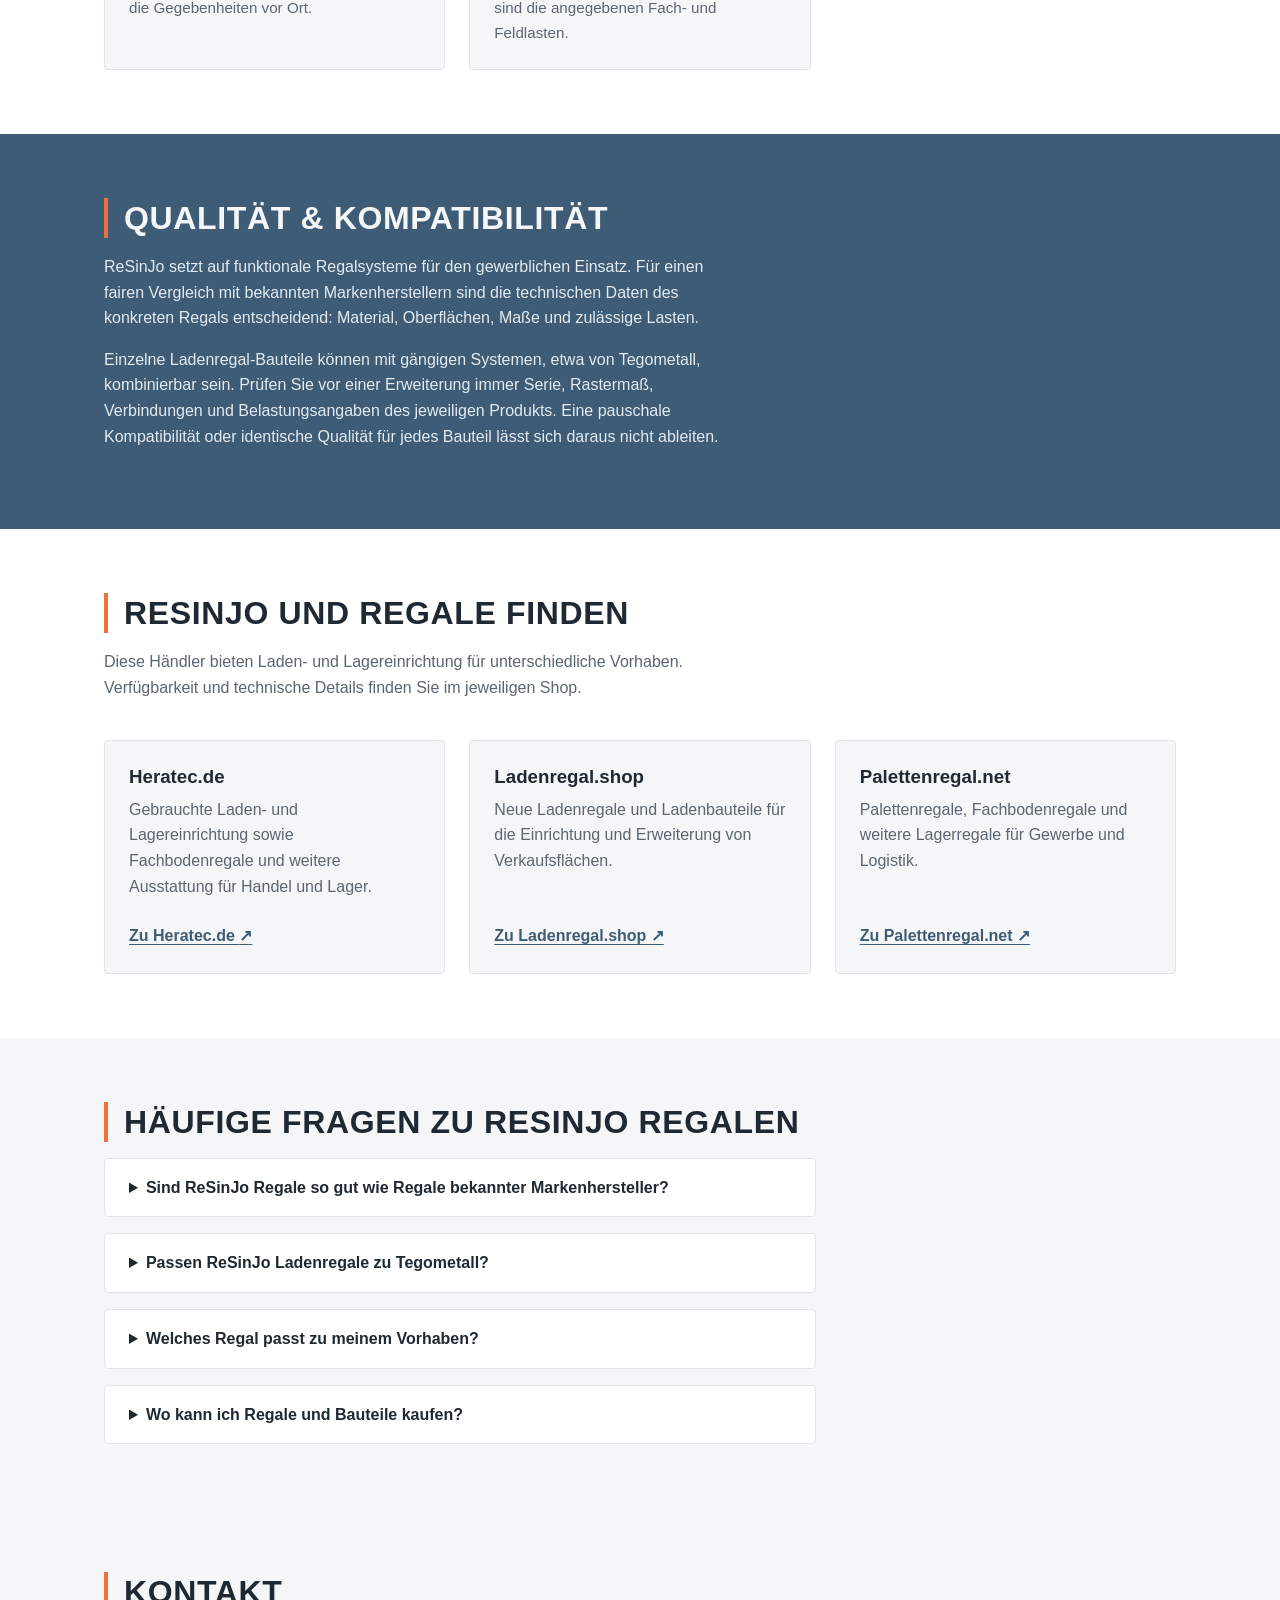
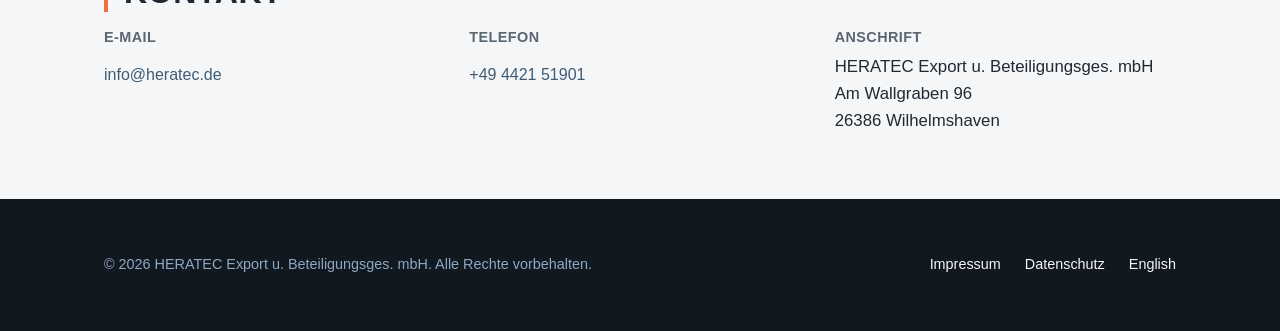
==== commit 45c49c5f: "Use original RESINJO logo with German tagline" ====
--- a/index.html
+++ b/index.html
@@ -16,7 +16,7 @@
 <meta property="og:url" content="https://www.resinjo.de/">
 <meta property="og:locale" content="de_DE">
 <meta name="theme-color" content="#1f2933">
-<link rel="icon" type="image/svg+xml" href="assets/favicon.svg">
+<link rel="icon" type="image/png" href="assets/resinjo-logo.png">
 <link rel="stylesheet" href="styles.css">
 <script type="application/ld+json">
 {
@@ -37,16 +37,9 @@
 <body>
 <header class="site-header">
   <div class="container">
-    <!-- PLATZHALTER: dieses eingebettete Wortmarken-Logo durch das endgültige Logo ersetzen -->
-    <a class="logo" href="index.html" aria-label="ReSinJo Startseite">
-      <svg viewBox="0 0 220 40" role="img" aria-labelledby="logoTitle">
-        <title id="logoTitle">ReSinJo</title>
-        <rect x="1" y="1" width="26" height="38" fill="none" stroke="currentColor" stroke-width="3"/>
-        <rect x="6" y="10" width="16" height="3" fill="currentColor"/>
-        <rect x="6" y="19" width="16" height="3" fill="currentColor"/>
-        <rect x="6" y="28" width="16" height="3" fill="currentColor"/>
-        <text x="36" y="28" font-family="Arial, Helvetica, sans-serif" font-size="24" font-weight="700" letter-spacing="1" fill="currentColor">ReSinJo</text>
-      </svg>
+    <a class="logo" href="index.html" aria-label="RESINJO Startseite">
+      <span class="logo-mark" aria-hidden="true"></span>
+      <span class="logo-type"><span class="logo-wordmark" aria-hidden="true"></span><span class="logo-tagline">REGALSYSTEME FÜR PROFIS</span></span>
     </a>
     <div class="header-right">
       <nav id="main-nav" class="main-nav" aria-label="Hauptnavigation">
--- a/styles.css
+++ b/styles.css
@@ -67,9 +67,32 @@
   justify-content: space-between;
   min-height: 64px;
 }
-.logo { display: flex; align-items: center; gap: var(--space-1); color: var(--color-text-on-dark); font-weight: 700; }
-.logo:hover, .logo:focus-visible { color: var(--color-accent); }
-.logo svg { height: 28px; width: auto; }
+.logo {
+  display: inline-flex;
+  align-items: center;
+  flex: 0 0 auto;
+  gap: 8px;
+  padding: 4px 6px;
+  border-radius: var(--radius);
+  background: #fff;
+  color: var(--color-graphite);
+}
+.logo-mark, .logo-wordmark { display: block; flex: none; background-image: url("assets/resinjo-logo.png"); background-repeat: no-repeat; }
+.logo-mark { width: 52px; height: 45px; background-size: 100px 100px; background-position: -26px -16px; }
+.logo-type { display: flex; flex-direction: column; align-items: center; line-height: 1; }
+.logo-wordmark { width: 174px; height: 27px; background-size: 184px 184px; background-position: -6px -116px; }
+.logo-tagline { max-width: 174px; margin-top: 2px; font-size: 7px; font-weight: 700; letter-spacing: 0.15em; text-align: center; white-space: nowrap; }
+
+@media (max-width: 440px) {
+  .logo { gap: 5px; padding: 4px 5px; }
+  .logo-mark { width: 34px; height: 31px; background-size: 66px 66px; background-position: -17px -10px; }
+  .logo-wordmark { width: 118px; height: 19px; background-size: 125px 125px; background-position: -4px -79px; }
+  .logo-tagline { max-width: 118px; font-size: 6px; line-height: 1.1; letter-spacing: 0; white-space: normal; }
+}
+@media (max-width: 360px) {
+  .site-header .container { padding-inline: 12px; }
+  .site-header .header-right { gap: 8px; }
+}
 
 .header-right { display: flex; align-items: center; gap: var(--space-3); }
 
